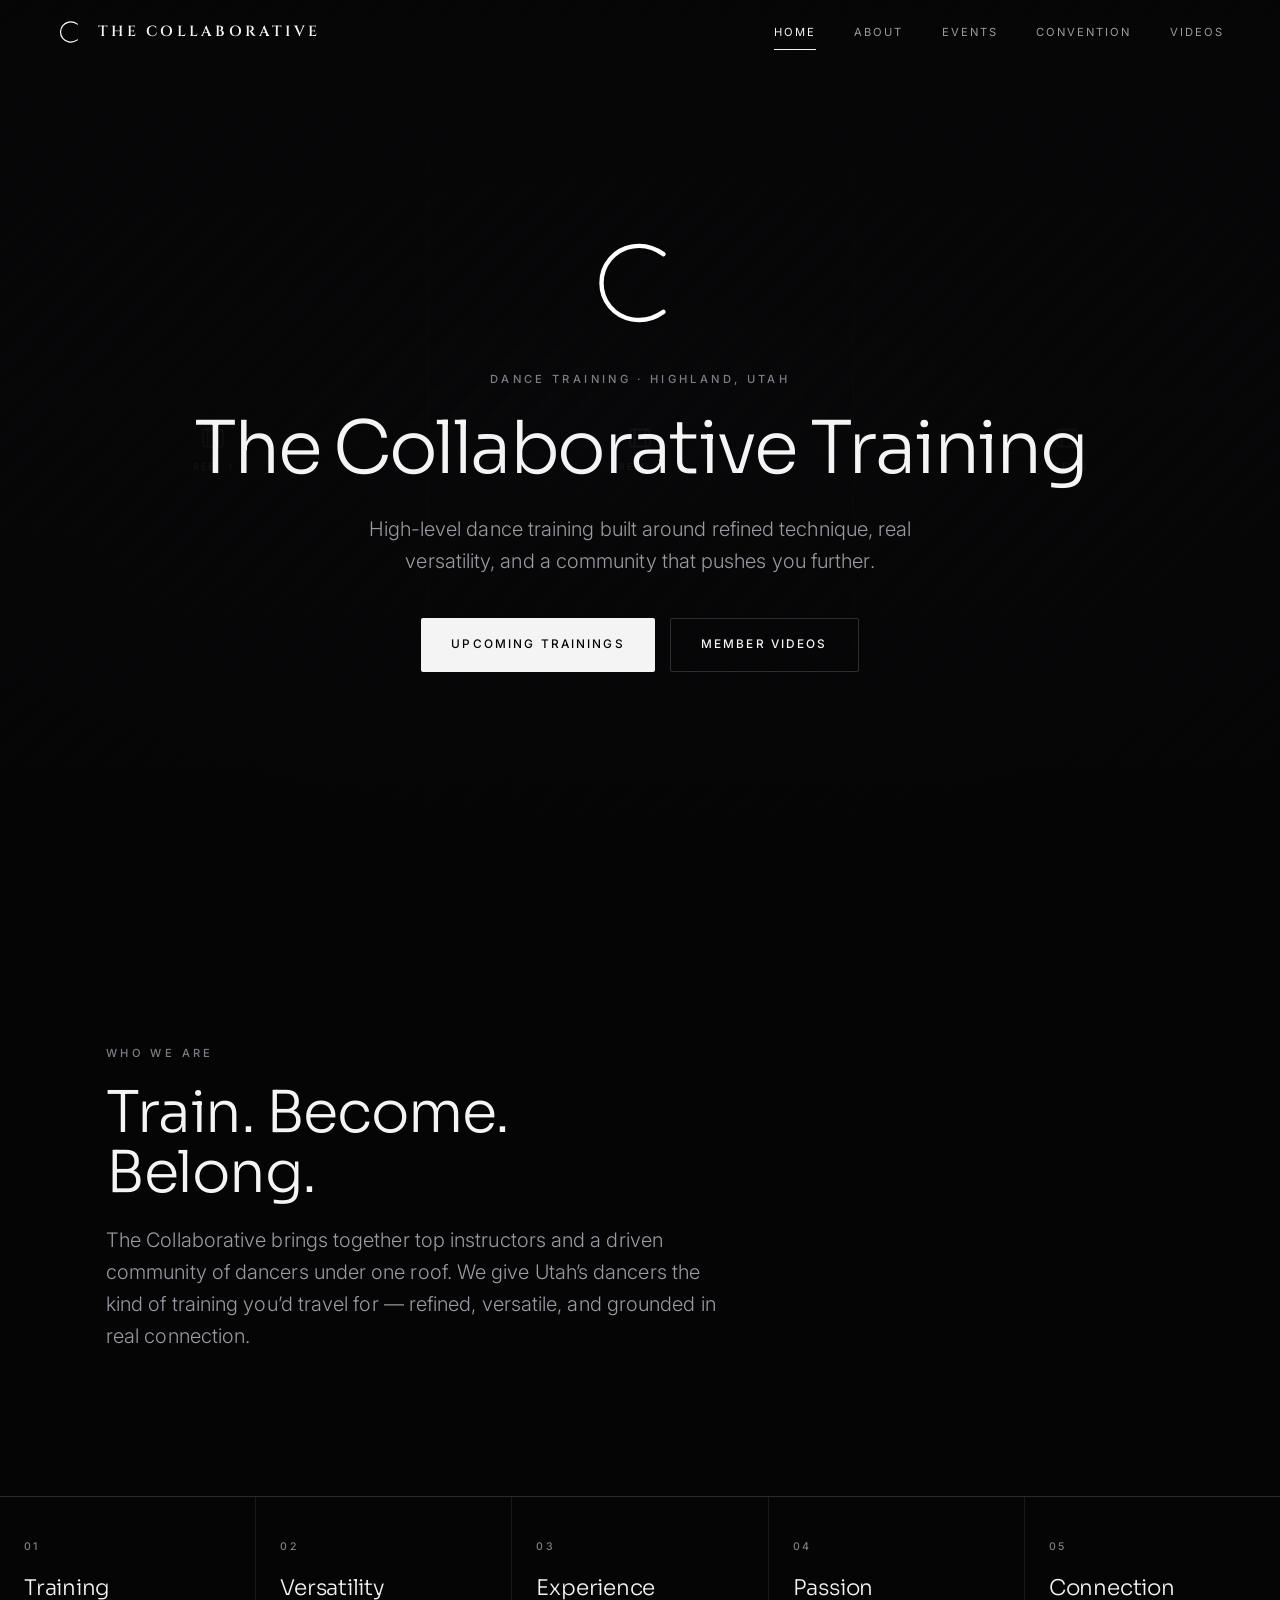
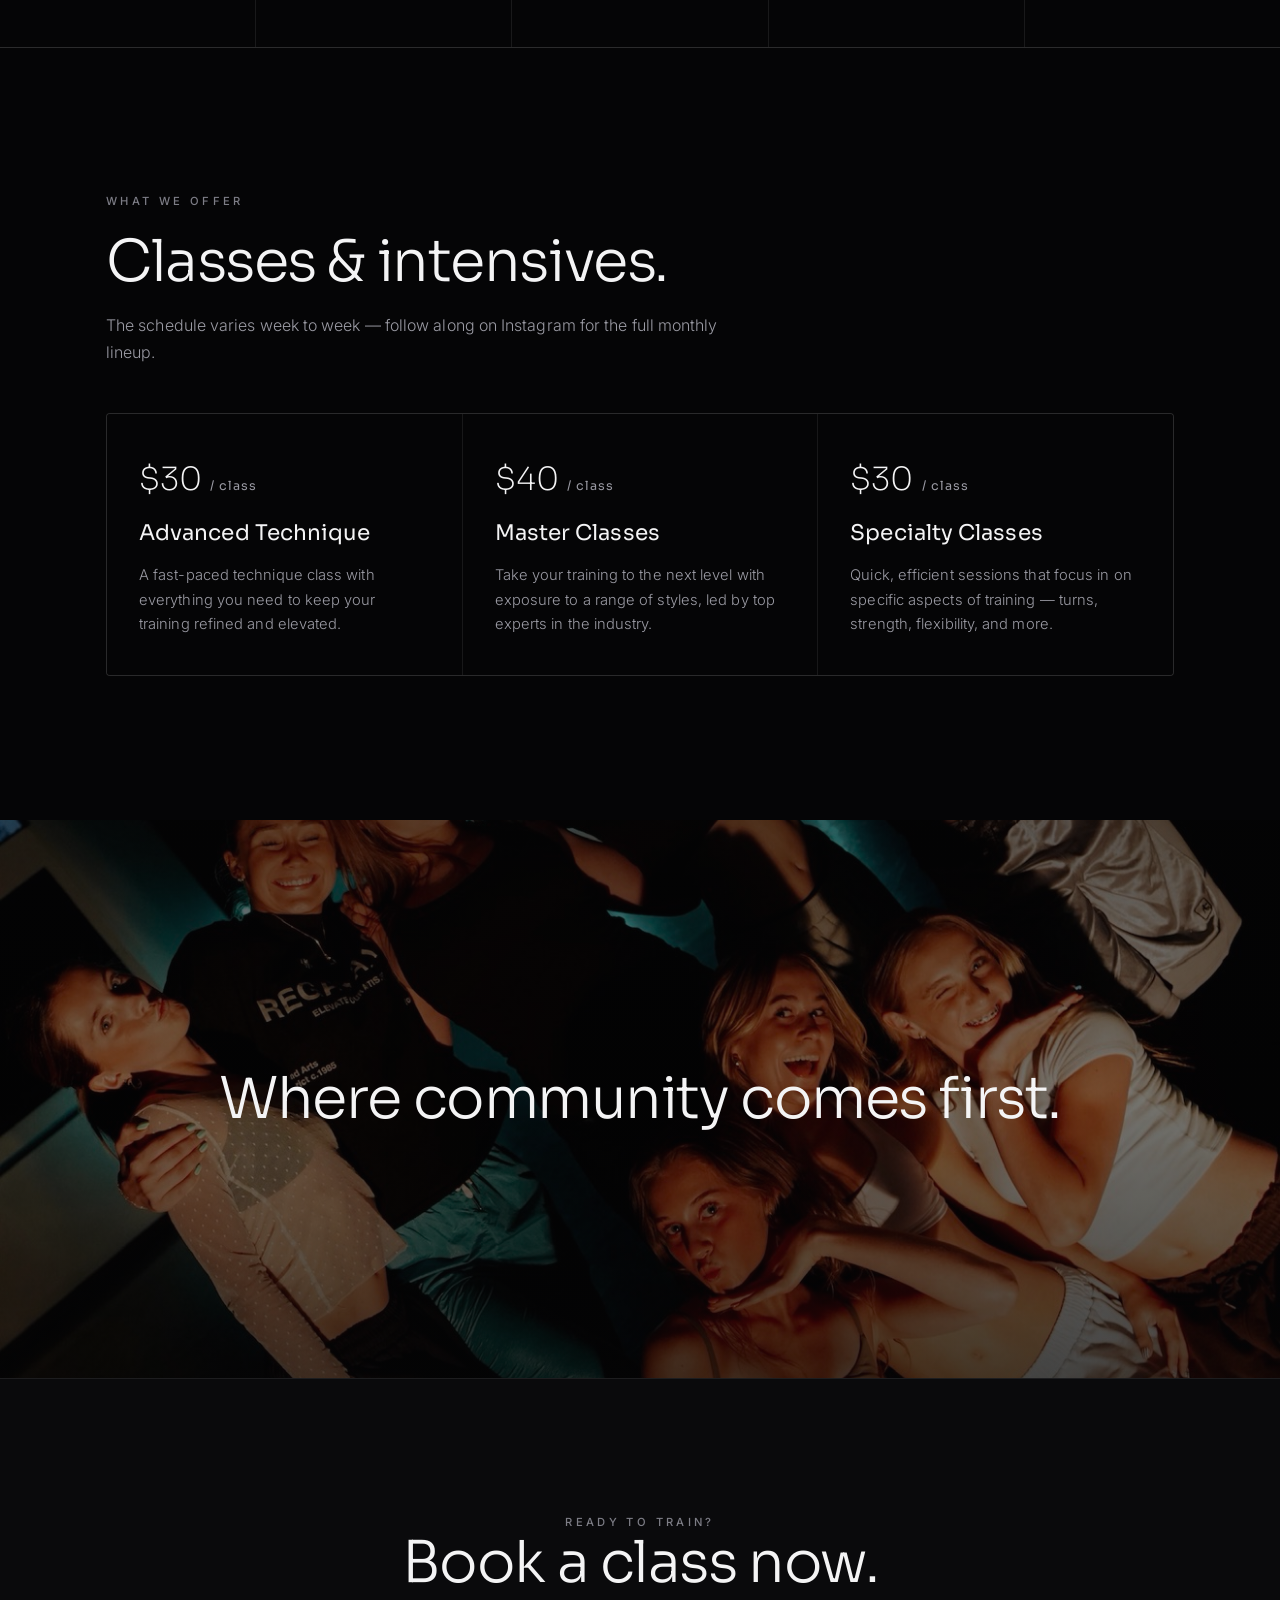
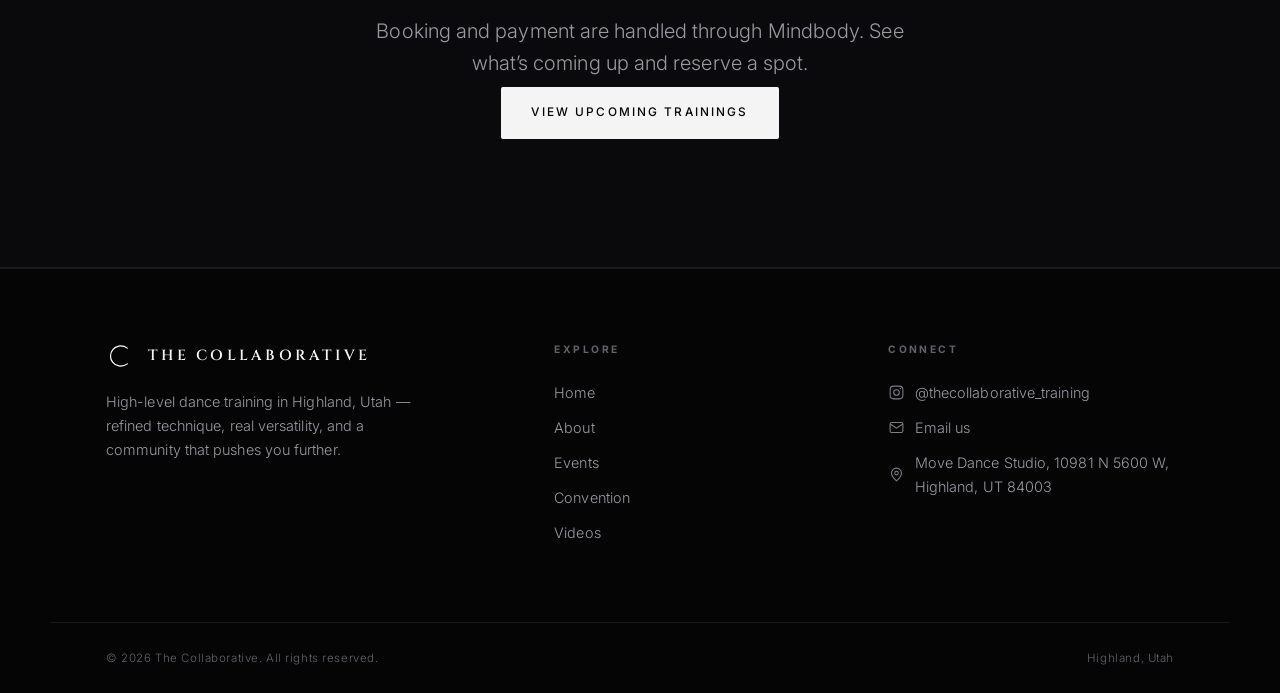
==== index.html @ 2f0d8f7d "Add files via upload" ====
<!DOCTYPE html>
<html lang="en">
<head>
  <meta charset="UTF-8" />
  <meta name="viewport" content="width=device-width, initial-scale=1.0" />
  <title>The Collaborative — Dance Training · Highland, Utah</title>
  <meta name="description" content="The Collaborative is high-level dance training in Highland, Utah — refined technique, master classes, and specialty intensives led by industry experts." />
  <link rel="icon" type="image/svg+xml" href="assets/logo-mark.svg" />
  <link rel="stylesheet" href="css/styles.css" />
</head>
<body data-page="home">
  <div id="site-header"></div>

  <!-- ============================ HERO: WALL OF REELS ============================
       Your banner = up to 3 reels side-by-side, cropped to fill, dark overlay,
       logo on top. Drop your files at assets/reel-1.mp4 / reel-2.mp4 / reel-3.mp4
       (vertical reels work best). Until then, styled placeholders show.
       Delete the "Add reel" tags once your videos are in.
  -->
  <section class="hero">
    <div class="hero__reels" aria-hidden="true">
      <div class="reel">
        <div class="reel-ph">
          <svg viewBox="0 0 24 24" fill="none" stroke="currentColor" stroke-width="1.5"><rect x="3" y="4" width="18" height="16" rx="2"/><path d="M7 4v16M17 4v16"/></svg>
          <span>Reel 1</span>
        </div>
        <video autoplay muted loop playsinline><source src="assets/reel-1.mp4" type="video/mp4" /></video>
      </div>
      <div class="reel">
        <div class="reel-ph">
          <svg viewBox="0 0 24 24" fill="none" stroke="currentColor" stroke-width="1.5"><rect x="3" y="4" width="18" height="16" rx="2"/><path d="M7 4v16M17 4v16"/></svg>
          <span>Reel 2</span>
        </div>
        <video autoplay muted loop playsinline><source src="assets/reel-2.mp4" type="video/mp4" /></video>
      </div>
      <div class="reel">
        <div class="reel-ph">
          <svg viewBox="0 0 24 24" fill="none" stroke="currentColor" stroke-width="1.5"><rect x="3" y="4" width="18" height="16" rx="2"/><path d="M7 4v16M17 4v16"/></svg>
          <span>Reel 3</span>
        </div>
        <video autoplay muted loop playsinline><source src="assets/reel-3.mp4" type="video/mp4" /></video>
      </div>
    </div>
    <div class="hero__scrim"></div>

    <div class="hero__inner">
      <img class="hero__logo" src="assets/logo-mark.svg" alt="The Collaborative" />
      <span class="eyebrow">Dance Training · Highland, Utah</span>
      <h1 class="display">The Collaborative Training</h1>
      <p class="lead">High-level dance training built around refined technique, real versatility, and a community that pushes you further.</p>
      <div class="hero__cta">
        <a class="btn btn--solid" href="events.html">Upcoming Trainings</a>
        <a class="btn btn--ghost" href="videos.html">Member Videos</a>
      </div>
    </div>
  </section>

  <!-- ============================ INTRO ============================ -->
  <section class="section">
    <div class="wrap">
      <div class="intro reveal">
        <span class="eyebrow">Who we are</span>
        <h2 class="display">Train. Become. Belong.</h2>
        <p class="lead">The Collaborative brings together top instructors and a driven community of dancers under one roof. We give Utah’s dancers the kind of training you’d travel for — refined, versatile, and grounded in real connection.</p>
      </div>
    </div>
  </section>

  <!-- ============================ VALUES ============================ -->
  <ul class="values reveal">
    <li><span class="num">01</span><span class="word">Training</span></li>
    <li><span class="num">02</span><span class="word">Versatility</span></li>
    <li><span class="num">03</span><span class="word">Experience</span></li>
    <li><span class="num">04</span><span class="word">Passion</span></li>
    <li><span class="num">05</span><span class="word">Connection</span></li>
  </ul>

  <!-- ============================ CLASSES ============================ -->
  <section class="section">
    <div class="wrap">
      <div class="intro reveal" style="margin-bottom:3rem">
        <span class="eyebrow">What we offer</span>
        <h2 class="display">Classes &amp; intensives.</h2>
        <p class="muted">The schedule varies week to week — follow along on Instagram for the full monthly lineup.</p>
      </div>

      <div class="cards cards--3 reveal">
        <article class="card">
          <div class="card__price">$30 <small>/ class</small></div>
          <h3>Advanced Technique</h3>
          <p>A fast-paced technique class with everything you need to keep your training refined and elevated.</p>
        </article>
        <article class="card">
          <div class="card__price">$40 <small>/ class</small></div>
          <h3>Master Classes</h3>
          <p>Take your training to the next level with exposure to a range of styles, led by top experts in the industry.</p>
        </article>
        <article class="card">
          <div class="card__price">$30 <small>/ class</small></div>
          <h3>Specialty Classes</h3>
          <p>Quick, efficient sessions that focus in on specific aspects of training — turns, strength, flexibility, and more.</p>
        </article>
      </div>
    </div>
  </section>

  <!-- ============================ STATEMENT (full-bleed photo) ============================ -->
  <section class="photoband">
    <img src="assets/photos/group.jpg" alt="Dancers at The Collaborative" loading="lazy" />
    <div class="photoband__scrim"></div>
    <div class="photoband__inner reveal">
      <h2 class="display statement">Where community comes first.</h2>
    </div>
  </section>

  <!-- ============================ CTA BAND ============================ -->
  <section class="band">
    <div class="wrap reveal">
      <span class="eyebrow">Ready to train?</span>
      <h2 class="display">Book a class now.</h2>
      <p class="lead" style="max-width:44ch;margin-inline:auto">Booking and payment are handled through Mindbody. See what’s coming up and reserve a spot.</p>
      <a class="btn btn--gold" href="events.html">View Upcoming Trainings</a>
    </div>
  </section>

  <div id="site-footer"></div>
  <script src="js/main.js"></script>
</body>
</html>
---- css/styles.css ----
/* ============================================================
   THE COLLABORATIVE — monochrome · modern · moody
   Self-contained. No build step. Mobile-first.
   Deep black · off-white · silver-grey. No color accent.
   ============================================================ */

@import url('https://fonts.googleapis.com/css2?family=Cinzel:wght@500;600&family=Sora:wght@200;300;400;500;600&family=Inter:wght@300;400;500&display=swap');

/* ---- Design tokens ---- */
:root {
  --bg:        #050506;
  --bg-2:      #0a0a0c;
  --surface:   rgba(255, 255, 255, 0.028);
  --surface-2: rgba(255, 255, 255, 0.055);
  --line:      rgba(255, 255, 255, 0.08);
  --line-2:    rgba(255, 255, 255, 0.16);

  --text:      #f4f4f5;   /* off-white */
  --muted:     #9a9aa3;   /* cool grey */
  --faint:     #62626b;

  --accent:    #e9e9ec;   /* silver — the "accent" is just light */
  --accent-dim:#7d7d86;
  --gold:      var(--accent); /* legacy alias so older markup keeps working */

  --maxw:      1180px;
  --gutter:    clamp(1.25rem, 5vw, 3.5rem);
  --radius:    4px;

  --ff-display: 'Sora', system-ui, sans-serif;
  --ff-body:    'Inter', system-ui, -apple-system, sans-serif;
  --ff-logo:    'Cinzel', Georgia, serif;

  --ease: cubic-bezier(0.16, 1, 0.3, 1);
}

/* ---- Reset ---- */
*, *::before, *::after { box-sizing: border-box; margin: 0; padding: 0; }
html { scroll-behavior: smooth; -webkit-text-size-adjust: 100%; }
body {
  font-family: var(--ff-body);
  background: var(--bg);
  color: var(--text);
  line-height: 1.65;
  font-weight: 300;
  letter-spacing: 0.005em;
  overflow-x: hidden;
  -webkit-font-smoothing: antialiased;
}
img, svg, video { display: block; max-width: 100%; }
a { color: inherit; text-decoration: none; }
button { font-family: inherit; cursor: pointer; border: 0; background: none; color: inherit; }
ul { list-style: none; }

/* subtle vignette over the whole page */
body::after {
  content: ''; position: fixed; inset: 0; pointer-events: none; z-index: 1;
  background: radial-gradient(120% 90% at 50% 120%, rgba(0,0,0,0.5), transparent 55%);
}

/* ---- Typography ---- */
.display {
  font-family: var(--ff-display);
  font-weight: 300;
  line-height: 1.04;
  letter-spacing: -0.025em;
}
h1.display { font-size: clamp(2.6rem, 9vw, 6rem); }
h2.display { font-size: clamp(2rem, 6vw, 3.6rem); }
h3.display { font-size: clamp(1.4rem, 4vw, 2.1rem); }

.eyebrow {
  font-family: var(--ff-body);
  font-size: 0.7rem; font-weight: 500;
  letter-spacing: 0.3em; text-transform: uppercase;
  color: var(--accent-dim);
}
.lead { font-size: clamp(1.02rem, 2.2vw, 1.25rem); color: var(--muted); font-weight: 300; line-height: 1.6; }
.muted { color: var(--muted); }

/* ---- Layout helpers ---- */
.wrap { width: 100%; max-width: var(--maxw); margin-inline: auto; padding-inline: var(--gutter); }
.section { padding-block: clamp(4.5rem, 13vw, 9rem); position: relative; z-index: 2; }
.section--tight { padding-block: clamp(3rem, 8vw, 5rem); }
.stack > * + * { margin-top: 1.1rem; }
.center { text-align: center; }
.divider { height: 1px; background: var(--line); border: 0; }

/* ---- Buttons ---- */
.btn {
  display: inline-flex; align-items: center; gap: 0.6rem;
  padding: 1rem 1.9rem;
  font-size: 0.74rem; font-weight: 500;
  letter-spacing: 0.18em; text-transform: uppercase;
  border-radius: 2px;
  transition: all 0.45s var(--ease);
  white-space: nowrap;
}
.btn--solid,
.btn--gold { background: var(--text); color: #050506; }
.btn--solid:hover,
.btn--gold:hover { background: #fff; transform: translateY(-2px); }
.btn--ghost { border: 1px solid var(--line-2); color: var(--text); }
.btn--ghost:hover { border-color: var(--text); transform: translateY(-2px); }
.btn svg { width: 1em; height: 1em; }

/* ============================================================
   HEADER — persistent top nav (no hamburger)
   ============================================================ */
.site-header {
  position: fixed; top: 0; left: 0; right: 0; z-index: 50;
  display: flex; align-items: center; justify-content: space-between; gap: 1rem;
  padding: 1.05rem var(--gutter);
  transition: background 0.4s var(--ease), backdrop-filter 0.4s var(--ease), border-color 0.4s var(--ease), padding 0.4s var(--ease);
  border-bottom: 1px solid transparent;
}
.site-header.scrolled {
  background: rgba(5,5,6,0.72);
  backdrop-filter: blur(16px) saturate(120%);
  -webkit-backdrop-filter: blur(16px) saturate(120%);
  border-bottom-color: var(--line);
  padding-block: 0.7rem;
}
.brand { display: inline-flex; align-items: center; gap: 0.65rem; flex: none; }
.brand__mark { width: 30px; height: 30px; flex: none; }
.brand__name {
  font-family: var(--ff-logo);
  font-size: 0.92rem; font-weight: 600;
  letter-spacing: 0.22em; text-transform: uppercase;
  padding-left: 0.12em; white-space: nowrap;
}

.nav { display: flex; align-items: center; gap: clamp(1rem, 3vw, 2.4rem); }
.nav a {
  font-size: 0.7rem; letter-spacing: 0.18em; text-transform: uppercase;
  color: var(--muted); font-weight: 400; position: relative; padding-block: 0.4rem;
  transition: color 0.3s var(--ease);
}
.nav a:hover { color: var(--text); }
.nav a[aria-current="page"] { color: var(--text); }
.nav a[aria-current="page"]::after {
  content: ''; position: absolute; left: 0; right: 0; bottom: -2px;
  height: 1px; background: var(--text);
}

@media (max-width: 620px) {
  .brand__name { display: none; }            /* logo mark only — keep tabs roomy */
  .nav { gap: 0.85rem; overflow-x: auto; scrollbar-width: none; -webkit-overflow-scrolling: touch; }
  .nav::-webkit-scrollbar { display: none; }
  .nav a { font-size: 0.62rem; letter-spacing: 0.1em; white-space: nowrap; }
  .site-header { padding-inline: 1rem; gap: 0.6rem; }
}

/* ============================================================
   HERO — wall of reels + scrim + logo lockup on top
   ============================================================ */
.hero {
  position: relative; min-height: 100svh;
  display: flex; align-items: center; justify-content: center; text-align: center;
  overflow: hidden; z-index: 2;
  background: var(--bg);
}
.hero__reels {
  position: absolute; inset: 0; z-index: 0;
  display: grid; grid-template-columns: repeat(3, 1fr);
}
.reel { position: relative; overflow: hidden; background: #0c0c0f; }
.reel + .reel { border-left: 1px solid rgba(255,255,255,0.05); }
.reel video, .reel img { position: absolute; inset: 0; width: 100%; height: 100%; object-fit: cover; }
.reel .reel-ph {
  position: absolute; inset: 0;
  display: flex; flex-direction: column; align-items: center; justify-content: center; gap: 0.6rem;
  background: repeating-linear-gradient(135deg, rgba(255,255,255,0.015) 0 14px, transparent 14px 28px);
  color: var(--faint);
}
.reel .reel-ph svg { width: 26px; height: 26px; opacity: 0.5; }
.reel .reel-ph span { font-size: 0.56rem; letter-spacing: 0.24em; text-transform: uppercase; }

.hero__scrim {
  position: absolute; inset: 0; z-index: 1;
  background:
    radial-gradient(120% 80% at 50% 50%, rgba(5,5,6,0.55), rgba(5,5,6,0.82) 70%, rgba(5,5,6,0.95)),
    linear-gradient(180deg, rgba(5,5,6,0.65) 0%, rgba(5,5,6,0.35) 45%, rgba(5,5,6,0.92) 100%);
}
.hero__inner { position: relative; z-index: 2; padding-inline: var(--gutter); }
.hero__logo { width: clamp(78px, 16vw, 110px); height: auto; margin: 0 auto 2rem; }
.hero__inner .eyebrow { display: block; margin-bottom: 1.4rem; }
.hero h1 { max-width: none; margin-inline: auto; white-space: nowrap; letter-spacing: -0.035em; font-size: clamp(1.35rem, 5.7vw, 5rem); }
.hero .lead { max-width: 48ch; margin: 1.6rem auto 0; }
.hero__cta { margin-top: 2.6rem; display: flex; flex-wrap: wrap; gap: 0.9rem; justify-content: center; }

/* small per-reel marker the user can delete once real video is in */
.reel__tag {
  position: absolute; top: 0.8rem; left: 50%; transform: translateX(-50%); z-index: 3;
  font-size: 0.5rem; letter-spacing: 0.22em; text-transform: uppercase;
  color: var(--accent-dim); border: 1px dashed var(--line-2); border-radius: 999px;
  padding: 0.3rem 0.65rem; background: rgba(0,0,0,0.4); white-space: nowrap;
}

/* ============================================================
   PLACEHOLDERS
   ============================================================ */
.placeholder {
  position: relative;
  display: flex; flex-direction: column; align-items: center; justify-content: center; gap: 0.6rem;
  background: repeating-linear-gradient(135deg, rgba(255,255,255,0.014) 0 14px, transparent 14px 28px), var(--surface);
  border: 1px solid var(--line); border-radius: var(--radius);
  color: var(--faint); text-align: center; padding: 1.5rem; aspect-ratio: 4 / 5;
}
.placeholder svg { width: 28px; height: 28px; opacity: 0.5; }
.placeholder span { font-size: 0.6rem; letter-spacing: 0.22em; text-transform: uppercase; }
.placeholder--wide { aspect-ratio: 16 / 9; }
.placeholder--tall { aspect-ratio: 3 / 4; }

/* ---- Section intro ---- */
.intro { max-width: 62ch; }
.intro .eyebrow { display: block; margin-bottom: 1.3rem; }
.intro h2 { margin-bottom: 1.3rem; }

/* ---- Values ---- */
.values { display: grid; gap: 1px; background: var(--line); border-block: 1px solid var(--line); }
.values li { background: var(--bg); padding: 1.8rem var(--gutter); display: flex; align-items: baseline; gap: 1rem; }
.values .num { font-size: 0.66rem; letter-spacing: 0.22em; color: var(--accent-dim); font-weight: 500; }
.values .word { font-family: var(--ff-display); font-size: 1.35rem; font-weight: 300; letter-spacing: -0.01em; }
@media (min-width: 720px) {
  .values { grid-template-columns: repeat(5, 1fr); }
  .values li { flex-direction: column; gap: 0.9rem; padding: 2.6rem 1.5rem; }
}

/* ---- Cards ---- */
.cards { display: grid; gap: 1px; background: var(--line); border: 1px solid var(--line); border-radius: var(--radius); overflow: hidden; }
@media (min-width: 760px) { .cards--3 { grid-template-columns: repeat(3, 1fr); } .cards--2 { grid-template-columns: repeat(2, 1fr); } }
.card {
  background: var(--bg); padding: 2.4rem 2rem;
  transition: background 0.45s var(--ease);
}
.card:hover { background: var(--surface); }
.card__price { font-family: var(--ff-display); font-size: 2rem; font-weight: 200; color: var(--text); }
.card__price small { font-size: 0.78rem; color: var(--muted); font-weight: 400; letter-spacing: 0.08em; }
.card h3 { margin: 0.6rem 0 0.8rem; font-family: var(--ff-display); font-size: 1.35rem; font-weight: 400; }
.card p { color: var(--muted); font-size: 0.92rem; }

/* ---- Statement ---- */
.statement { text-align: center; max-width: 24ch; margin-inline: auto; }

/* ---- Full-bleed photo band ---- */
.photoband {
  position: relative; z-index: 2; overflow: hidden;
  min-height: clamp(380px, 62vh, 640px);
  display: flex; align-items: center; justify-content: center; text-align: center;
}
.photoband img { position: absolute; inset: 0; width: 100%; height: 100%; object-fit: cover; object-position: center 50%; }
.photoband__scrim {
  position: absolute; inset: 0;
  background: linear-gradient(180deg, rgba(5,5,6,0.62), rgba(5,5,6,0.5) 50%, rgba(5,5,6,0.72));
}
.photoband__inner { position: relative; z-index: 2; padding-inline: var(--gutter); }

/* ============================================================
   COLLEGIATE CONVENTION
   ============================================================ */
.facts {
  display: grid; grid-template-columns: repeat(2, 1fr); gap: 1px;
  background: var(--line); border: 1px solid var(--line);
  border-radius: var(--radius); overflow: hidden; margin-top: 3rem;
}
@media (min-width: 760px) { .facts { grid-template-columns: repeat(4, 1fr); } }
.fact { background: var(--bg); padding: 1.8rem 1.4rem; text-align: center; display: flex; flex-direction: column; gap: 0.5rem; }
.fact__k { font-size: 0.6rem; letter-spacing: 0.24em; text-transform: uppercase; color: var(--accent-dim); }
.fact__v { font-family: var(--ff-display); font-size: 1.4rem; font-weight: 300; }
.fact__v small { font-size: 0.7rem; color: var(--muted); letter-spacing: 0.06em; }

.colleges { display: grid; gap: 1.2rem; }
@media (min-width: 760px) { .colleges { grid-template-columns: repeat(3, 1fr); } }
.college {
  background: var(--surface); border: 1px solid var(--line); border-radius: var(--radius);
  padding: 2rem; transition: border-color 0.4s var(--ease), transform 0.4s var(--ease);
}
.college:hover { border-color: var(--line-2); transform: translateY(-3px); }
.college__mark {
  width: 92px; height: 92px; margin-bottom: 1.4rem;
  display: grid; place-items: center; padding: 14px;
  background: #ffffff; border-radius: var(--radius);
}
.college__mark img { width: 100%; height: 100%; object-fit: contain; }
.college h3 { font-family: var(--ff-display); font-size: 1.4rem; font-weight: 400; }
.college .loc { font-size: 0.62rem; letter-spacing: 0.2em; text-transform: uppercase; color: var(--accent-dim); margin: 0.35rem 0 0.9rem; }
.college p { color: var(--muted); font-size: 0.9rem; margin-bottom: 1.1rem; }
.college .link { font-size: 0.68rem; letter-spacing: 0.14em; text-transform: uppercase; color: var(--text); border-bottom: 1px solid var(--line-2); padding-bottom: 2px; }
.college .link:hover { color: var(--accent); border-color: var(--accent); }

/* ---- About intro image ---- */
.about-hero { display: grid; gap: 2.5rem; align-items: center; }
@media (min-width: 860px) { .about-hero { grid-template-columns: 1.1fr 0.9fr; gap: 4rem; } }
.about-hero__img { border-radius: var(--radius); overflow: hidden; }
.about-hero__img img { width: 100%; height: 100%; object-fit: cover; aspect-ratio: 3 / 4; }

/* ============================================================
   ABOUT
   ============================================================ */
.founder { display: grid; gap: 2.5rem; align-items: center; }
@media (min-width: 860px) { .founder { grid-template-columns: 0.85fr 1fr; gap: 4.5rem; } }
.founder__photo { max-width: 460px; }
.founder__photo .placeholder { aspect-ratio: 3 / 4; }

.team { display: grid; gap: 2.5rem 1.5rem; }
@media (min-width: 620px) { .team { grid-template-columns: repeat(2, 1fr); } }
@media (min-width: 940px) { .team { grid-template-columns: repeat(3, 1fr); } }
.member__photo .placeholder { aspect-ratio: 4 / 5; margin-bottom: 1.2rem; }
.member h3 { font-family: var(--ff-display); font-size: 1.3rem; font-weight: 400; }
.member .role { font-size: 0.64rem; letter-spacing: 0.22em; text-transform: uppercase; color: var(--accent-dim); margin: 0.35rem 0 0.8rem; }
.member p { color: var(--muted); font-size: 0.9rem; }

/* ============================================================
   EVENTS
   ============================================================ */
.event { display: grid; gap: 1.5rem; border-top: 1px solid var(--line); padding-block: 2.3rem; align-items: center; }
.event:last-child { border-bottom: 1px solid var(--line); }
@media (min-width: 760px) { .event { grid-template-columns: 120px 1fr auto; gap: 2.5rem; } }
.event__date { display: inline-flex; flex-direction: column; align-items: flex-start; font-family: var(--ff-display); }
.event__date .month { font-size: 0.68rem; letter-spacing: 0.26em; text-transform: uppercase; color: var(--accent-dim); font-family: var(--ff-body); font-weight: 500; }
.event__date .day { font-size: 2.8rem; line-height: 1; font-weight: 200; }
.event__date .year { font-size: 0.78rem; color: var(--muted); letter-spacing: 0.08em; }
.event__body h3 { font-family: var(--ff-display); font-size: 1.5rem; font-weight: 400; margin-bottom: 0.4rem; }
.event__body p { color: var(--muted); font-size: 0.92rem; }
.event__meta { display: flex; flex-wrap: wrap; gap: 1.2rem; margin-top: 0.9rem; font-size: 0.76rem; color: var(--faint); letter-spacing: 0.05em; }
.event__meta span { display: inline-flex; align-items: center; gap: 0.45rem; }
.event__meta svg { width: 15px; height: 15px; color: var(--accent-dim); }
.tag {
  display: inline-block; font-size: 0.6rem; letter-spacing: 0.22em; text-transform: uppercase;
  color: var(--accent-dim); border: 1px solid var(--line-2); border-radius: 999px;
  padding: 0.28rem 0.75rem; margin-bottom: 0.9rem;
}

/* ============================================================
   VIDEOS
   ============================================================ */
.gate {
  max-width: 460px; margin-inline: auto; text-align: center;
  background: var(--surface); border: 1px solid var(--line);
  border-radius: var(--radius); padding: clamp(2rem, 6vw, 3.4rem);
}
.gate__lock { width: 54px; height: 54px; margin: 0 auto 1.5rem; display: grid; place-items: center; border: 1px solid var(--line-2); border-radius: 50%; color: var(--text); }
.gate__lock svg { width: 22px; height: 22px; }
.gate h2 { font-family: var(--ff-display); font-size: 1.8rem; font-weight: 400; margin-bottom: 0.6rem; }
.gate p { color: var(--muted); font-size: 0.9rem; margin-bottom: 1.7rem; }
.gate form { display: grid; gap: 0.85rem; text-align: left; }
.field label { font-size: 0.62rem; letter-spacing: 0.22em; text-transform: uppercase; color: var(--muted); display: block; margin-bottom: 0.45rem; }
.field input {
  width: 100%; padding: 0.95rem 1rem;
  background: var(--bg-2); border: 1px solid var(--line-2); border-radius: 3px;
  color: var(--text); font-family: inherit; font-size: 0.95rem; letter-spacing: 0.03em;
  transition: border-color 0.3s var(--ease);
}
.field input:focus { outline: none; border-color: var(--text); }
.gate .btn { width: 100%; justify-content: center; margin-top: 0.5rem; }
.gate__error { color: #e08a7d; font-size: 0.82rem; min-height: 1.2em; }
.gate__note { margin-top: 1.5rem; font-size: 0.78rem; color: var(--faint); }
.gate__note a { color: var(--text); text-decoration: underline; text-underline-offset: 3px; }

.library { display: none; }
.library.is-open { display: block; }
.library__head { display: flex; flex-wrap: wrap; align-items: center; justify-content: space-between; gap: 1rem; margin-bottom: 2.6rem; }
.library__head .lock-state { font-size: 0.7rem; letter-spacing: 0.16em; text-transform: uppercase; color: var(--accent-dim); display: inline-flex; align-items: center; gap: 0.5rem; }
.library__head .lock-state svg { width: 15px; height: 15px; }
.btn-link { font-size: 0.7rem; letter-spacing: 0.14em; text-transform: uppercase; color: var(--muted); border-bottom: 1px solid var(--line-2); padding-bottom: 2px; }
.btn-link:hover { color: var(--text); border-color: var(--text); }

.weeks { display: grid; gap: 1.5rem; }
@media (min-width: 720px) { .weeks { grid-template-columns: repeat(2, 1fr); } }
@media (min-width: 1000px) { .weeks { grid-template-columns: repeat(3, 1fr); } }
.video-card { background: var(--surface); border: 1px solid var(--line); border-radius: var(--radius); overflow: hidden; transition: border-color 0.45s var(--ease), transform 0.45s var(--ease); }
.video-card:hover { border-color: var(--line-2); transform: translateY(-3px); }
.video-card__thumb { position: relative; aspect-ratio: 16 / 9; }
.video-card__thumb .placeholder { border: 0; border-radius: 0; aspect-ratio: 16/9; height: 100%; }
.video-card__thumb iframe { width: 100%; height: 100%; border: 0; }
.video-card__play { position: absolute; inset: 0; display: grid; place-items: center; background: rgba(0,0,0,0.25); color: var(--text); }
.video-card__play svg { width: 44px; height: 44px; opacity: 0.85; }
.video-card__body { padding: 1.2rem 1.3rem 1.5rem; }
.video-card__week { font-size: 0.62rem; letter-spacing: 0.22em; text-transform: uppercase; color: var(--accent-dim); }
.video-card__body h3 { font-family: var(--ff-display); font-size: 1.2rem; font-weight: 400; margin: 0.35rem 0; }
.video-card__body p { color: var(--muted); font-size: 0.84rem; }

/* ============================================================
   CTA BAND
   ============================================================ */
.band { position: relative; z-index: 2; text-align: center; padding-block: clamp(4.5rem, 13vw, 8rem); background: var(--bg-2); border-block: 1px solid var(--line); }
.band h2 { margin-bottom: 1.4rem; }
.band .btn { margin-top: 0.5rem; }

/* photo-wall variant (behind a CTA band) */
.band--photos { overflow: hidden; }
.band--photos .band__inner { position: relative; z-index: 2; }
.band__wall { position: absolute; inset: 0; z-index: 0; display: grid; grid-template-columns: repeat(2, 1fr); }
@media (min-width: 760px) { .band__wall { grid-template-columns: repeat(4, 1fr); } }
.band__wall img { width: 100%; height: 100%; object-fit: cover; }
.band__scrim { position: absolute; inset: 0; z-index: 1; background: linear-gradient(180deg, rgba(5,5,6,0.8), rgba(5,5,6,0.7) 50%, rgba(5,5,6,0.85)); }

/* ---- Inverted "Submit your solo" band (white, to stand out) ---- */
.solo {
  position: relative; z-index: 2; text-align: center;
  background: #f4f4f5; color: #0a0a0c;
  padding-block: clamp(4.5rem, 13vw, 8rem);
  border-block: 1px solid var(--line);
}
.solo .eyebrow { color: #6a6a72; }
.solo .display { color: #0a0a0c; margin-bottom: 1.2rem; }
.solo .lead { color: #3a3a40; max-width: 52ch; }
.solo .btn { margin-top: 2rem; }
.solo__note { color: #6a6a72; font-size: 0.78rem; margin-top: 1rem; }
/* solo requirements list */
.solo-reqs { list-style: none; max-width: 46ch; margin: 1.6rem auto 0; text-align: left; display: grid; gap: 0.6rem; }
.solo-reqs li { position: relative; padding-left: 1.4rem; color: #3a3a40; font-size: 0.95rem; }
.solo-reqs li::before { content: ''; position: absolute; left: 2px; top: 0.62em; width: 6px; height: 6px; border-radius: 50%; background: #0a0a0c; }
.solo-reqs strong { color: #0a0a0c; font-weight: 500; }
/* upload-preview affordance (opens the Google Form) */
.uploader {
  display: flex; flex-direction: column; align-items: center; gap: 0.35rem;
  max-width: 420px; margin: 2rem auto 0; padding: 2.2rem 1.5rem;
  border: 2px dashed #c4c4cc; border-radius: 18px; background: #fff; color: #0a0a0c;
  transition: border-color 0.35s var(--ease), background 0.35s var(--ease), transform 0.35s var(--ease), box-shadow 0.35s var(--ease);
}
.uploader:hover { border-color: #0a0a0c; background: #fafafa; transform: translateY(-3px); box-shadow: 0 22px 50px -28px rgba(0,0,0,0.5); }
.uploader__icon { width: 56px; height: 56px; display: grid; place-items: center; border-radius: 50%; background: #0a0a0c; color: #fff; margin-bottom: 0.5rem; transition: transform 0.35s var(--ease); }
.uploader:hover .uploader__icon { transform: translateY(-2px); }
.uploader__icon svg { width: 26px; height: 26px; }
.uploader__title { font-family: var(--ff-display); font-size: 1.12rem; }
.uploader__hint { font-size: 0.66rem; letter-spacing: 0.16em; text-transform: uppercase; color: #6a6a72; }
/* dark button for use on light backgrounds */
.btn--dark { background: #0a0a0c; color: #f4f4f5; }
.btn--dark:hover { background: #000; transform: translateY(-2px); }

/* full-page "coming soon" overlay (Videos page) */
.coming-soon {
  position: fixed; inset: 0; z-index: 9999;
  display: grid; place-items: center; text-align: center; padding: 2rem;
  background: rgba(5, 5, 6, 0.8);
  -webkit-backdrop-filter: blur(9px); backdrop-filter: blur(9px);
}
.coming-soon .eyebrow { display: block; margin-bottom: 1.1rem; color: var(--accent-dim); }
.coming-soon .display { font-size: clamp(2.6rem, 9vw, 5rem); margin-bottom: 1.1rem; }
.coming-soon p { color: var(--muted); max-width: 42ch; margin-inline: auto; }

/* contained white "window" card (e.g. convention plug on Events) */
.solo-card {
  background: #f4f4f5; color: #0a0a0c;
  max-width: 720px; margin-inline: auto; text-align: center;
  border-radius: 26px;
  padding: clamp(2.2rem, 5vw, 3.4rem) clamp(1.6rem, 5vw, 3rem);
  box-shadow: 0 30px 80px -32px rgba(0, 0, 0, 0.65);
  transition: transform 0.45s var(--ease), box-shadow 0.45s var(--ease), background 0.45s var(--ease);
}
.solo-card:hover {
  transform: translateY(-6px);
  background: #ffffff;
  box-shadow: 0 42px 100px -30px rgba(0, 0, 0, 0.72);
}
.solo-card .eyebrow { color: #6a6a72; }
.solo-card .display { color: #0a0a0c; }
.solo-card .lead { color: #3a3a40; max-width: 52ch; margin-inline: auto; }
.solo-card .btn { margin-top: 1.4rem; }

/* ============================================================
   FOOTER
   ============================================================ */
.site-footer { position: relative; z-index: 2; background: var(--bg); border-top: 1px solid var(--line); }
.footer-grid { display: grid; gap: 2.5rem; padding-block: clamp(3rem, 8vw, 4.5rem); }
@media (min-width: 760px) { .footer-grid { grid-template-columns: 1.4fr 1fr 1fr; gap: 3rem; } }
.footer-brand .brand { margin-bottom: 1.2rem; }
.footer-brand .brand__name { display: inline; }
.footer-brand p { color: var(--muted); font-size: 0.9rem; max-width: 34ch; }
.footer-col h4 { font-size: 0.64rem; letter-spacing: 0.24em; text-transform: uppercase; color: var(--faint); margin-bottom: 1.1rem; }
.footer-col a, .footer-col p { display: flex; align-items: center; gap: 0.6rem; color: var(--muted); font-size: 0.9rem; padding-block: 0.35rem; }
.footer-col a:hover { color: var(--text); }
.footer-col svg { width: 17px; height: 17px; color: var(--accent-dim); flex: none; }
.footer-bottom { border-top: 1px solid var(--line); padding-block: 1.6rem; display: flex; flex-wrap: wrap; justify-content: space-between; gap: 0.8rem; font-size: 0.72rem; color: var(--faint); letter-spacing: 0.05em; }

/* ---- reveal-on-scroll ---- */
.reveal { opacity: 0; transform: translateY(22px); transition: opacity 0.9s var(--ease), transform 0.9s var(--ease); }
.reveal.in { opacity: 1; transform: none; }
@media (prefers-reduced-motion: reduce) {
  .reveal { opacity: 1; transform: none; transition: none; }
  html { scroll-behavior: auto; }
}
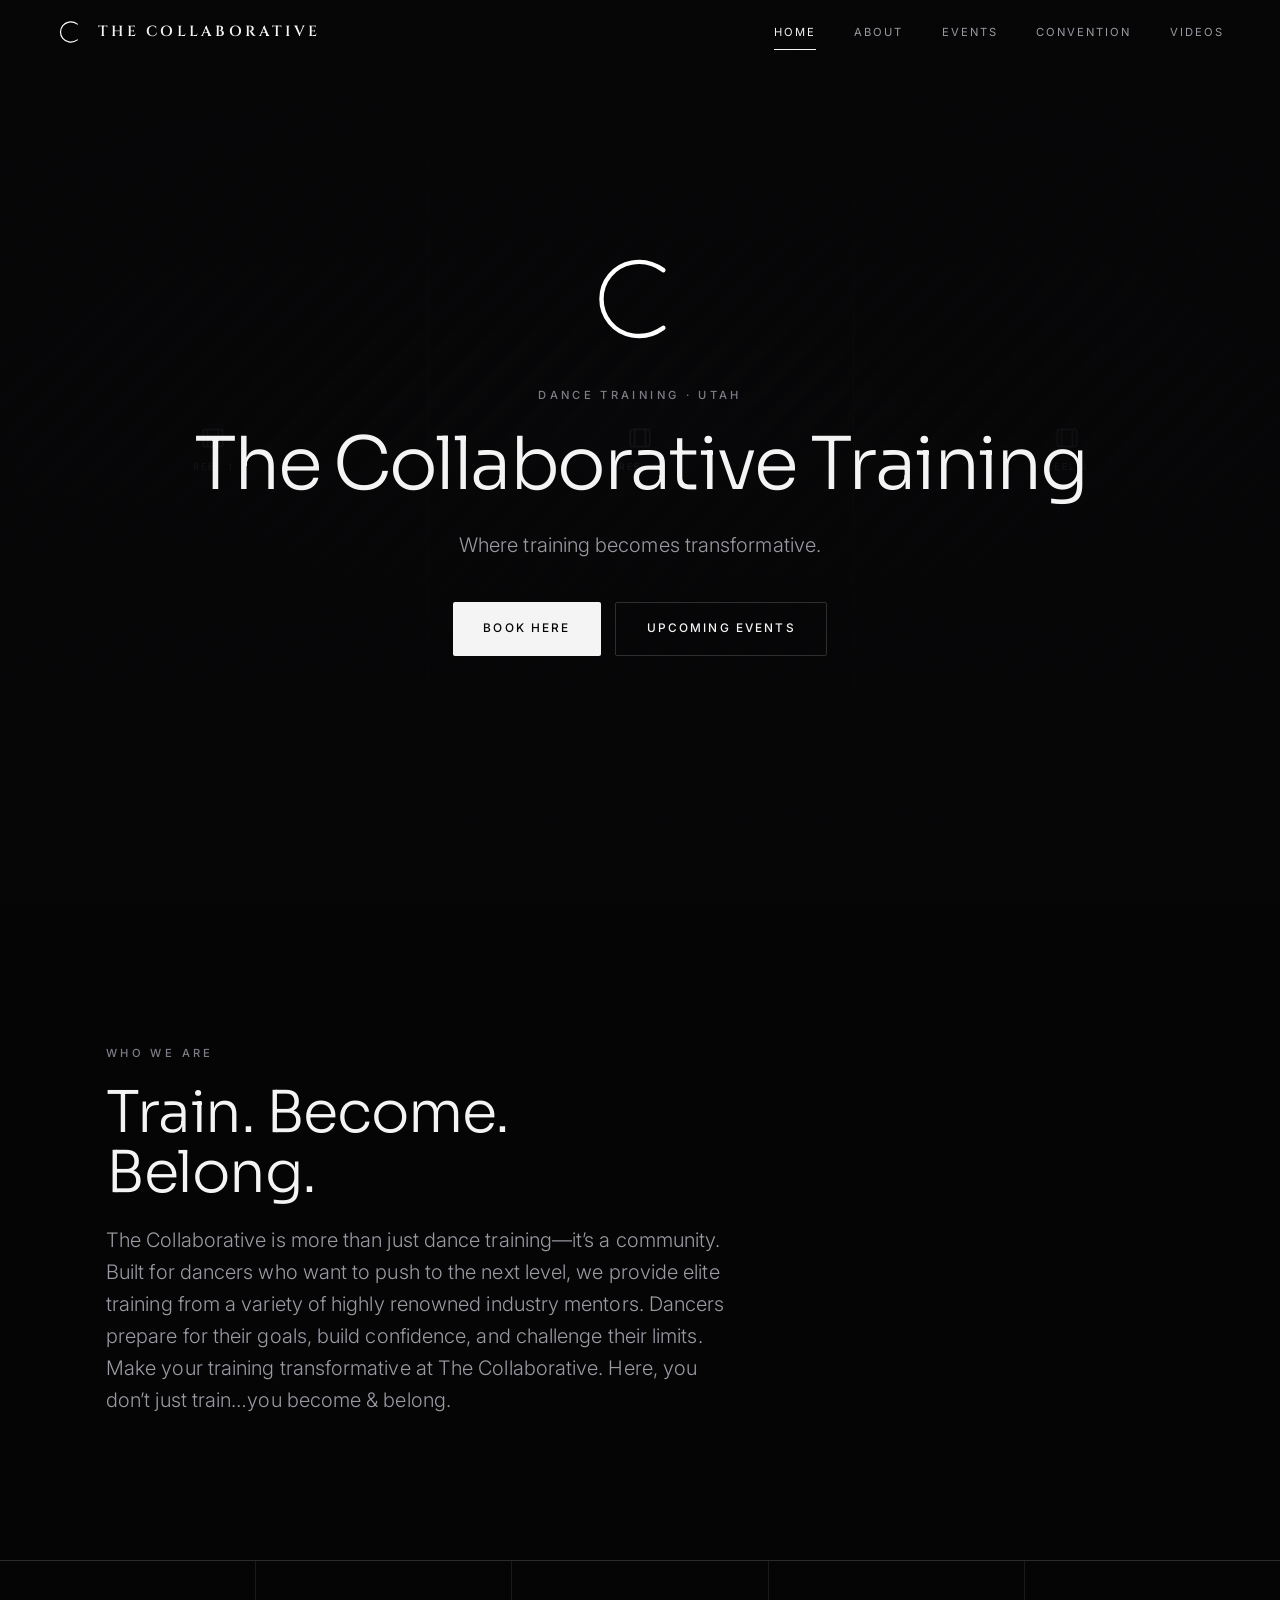
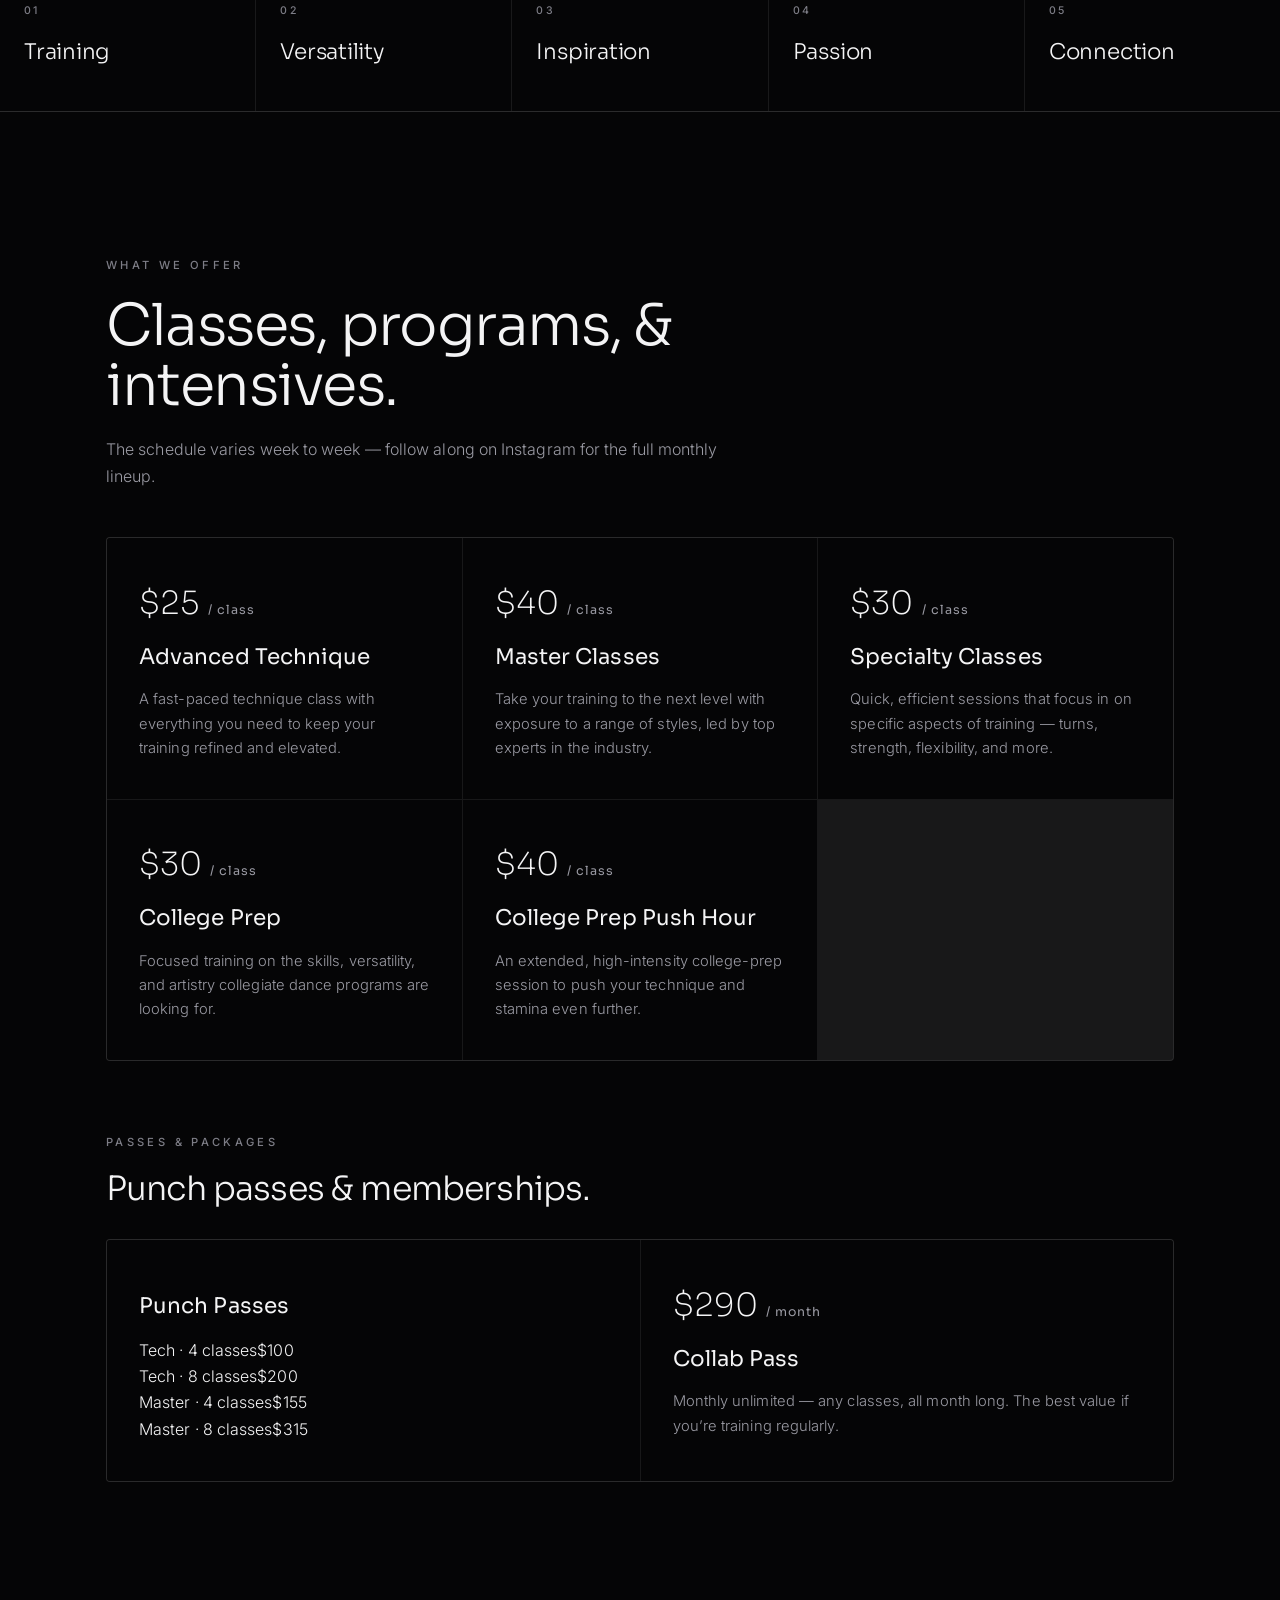
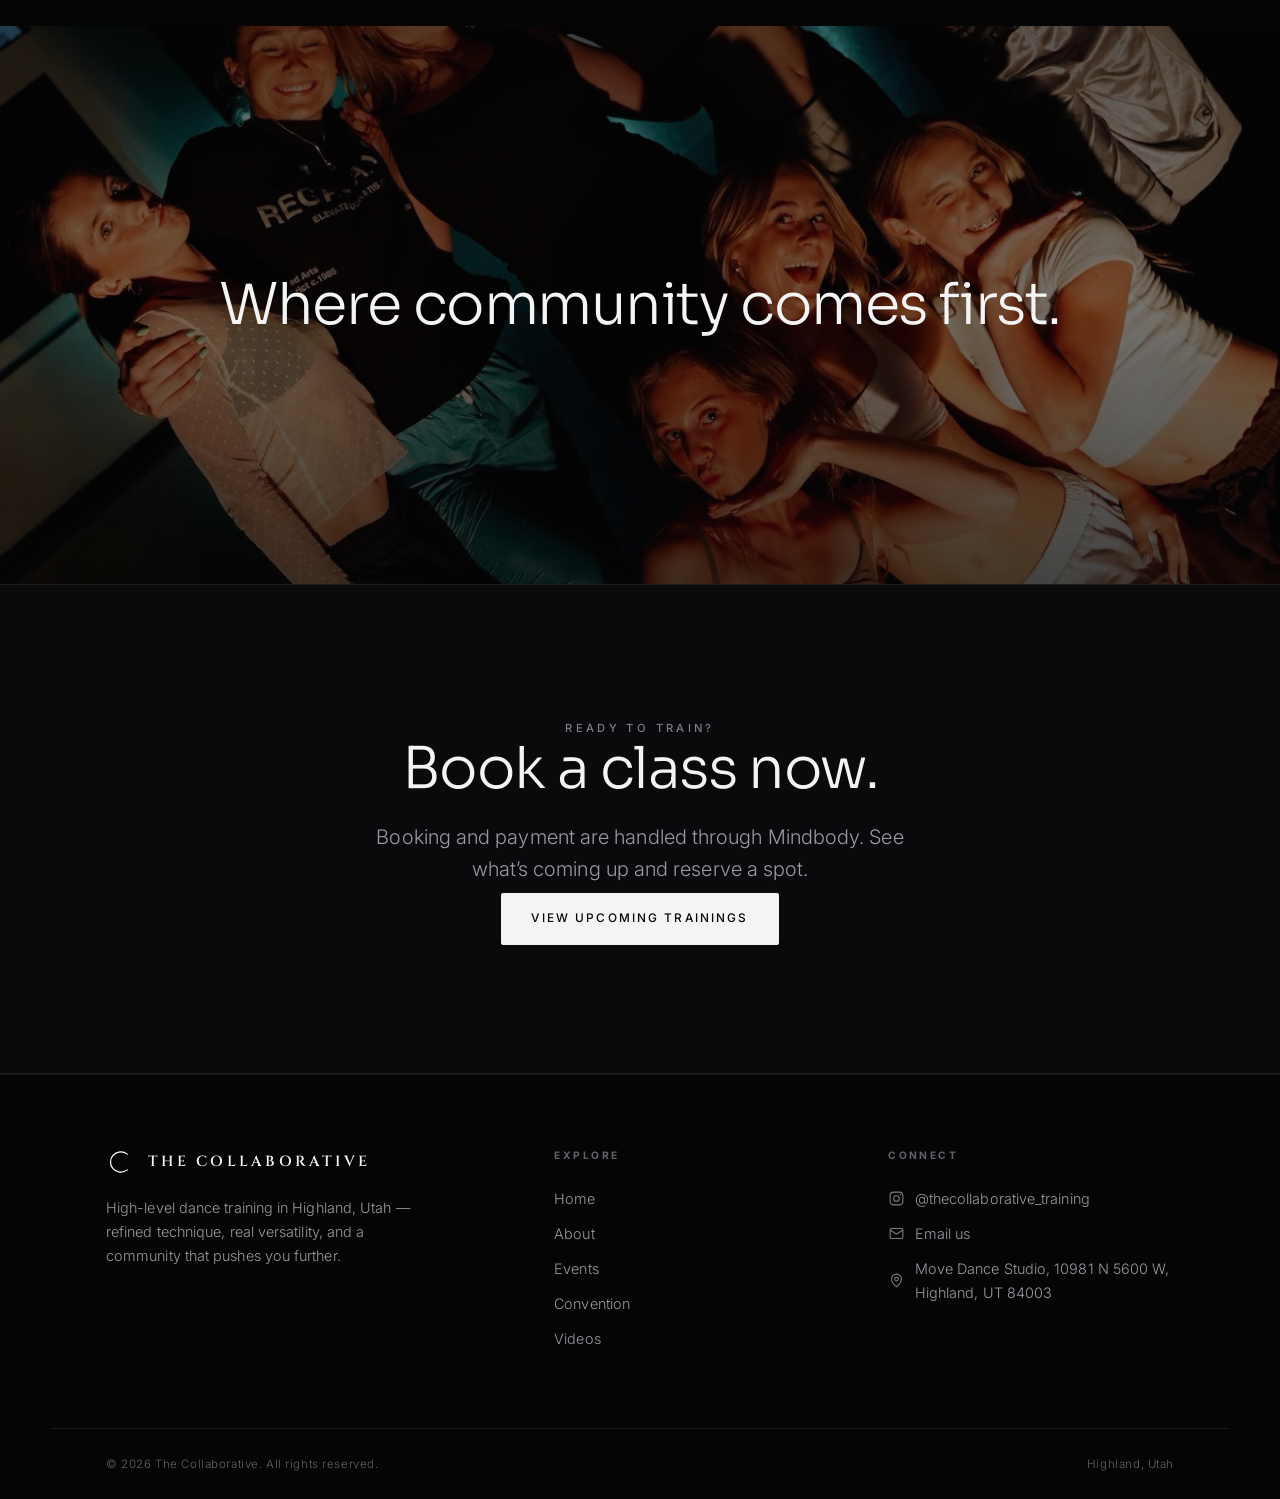
==== commit f1db884d: "Update index.html" ====
--- a/index.html
+++ b/index.html
@@ -3,8 +3,8 @@
 <head>
   <meta charset="UTF-8" />
   <meta name="viewport" content="width=device-width, initial-scale=1.0" />
-  <title>The Collaborative — Dance Training · Highland, Utah</title>
-  <meta name="description" content="The Collaborative is high-level dance training in Highland, Utah — refined technique, master classes, and specialty intensives led by industry experts." />
+  <title>The Collaborative — Dance Training · Utah</title>
+  <meta name="description" content="The Collaborative is high-level dance training in Utah — refined technique, master classes, and specialty intensives led by industry experts." />
   <link rel="icon" type="image/svg+xml" href="assets/logo-mark.svg" />
   <link rel="stylesheet" href="css/styles.css" />
 </head>
@@ -45,12 +45,12 @@
 
     <div class="hero__inner">
       <img class="hero__logo" src="assets/logo-mark.svg" alt="The Collaborative" />
-      <span class="eyebrow">Dance Training · Highland, Utah</span>
+      <span class="eyebrow">Dance Training · Utah</span>
       <h1 class="display">The Collaborative Training</h1>
-      <p class="lead">High-level dance training built around refined technique, real versatility, and a community that pushes you further.</p>
+      <p class="lead">Where training becomes transformative.</p>
       <div class="hero__cta">
-        <a class="btn btn--solid" href="events.html">Upcoming Trainings</a>
-        <a class="btn btn--ghost" href="videos.html">Member Videos</a>
+        <a class="btn btn--solid" data-mindbody href="#" target="_blank" rel="noopener">Book Here</a>
+        <a class="btn btn--ghost" href="events.html">Upcoming Events</a>
       </div>
     </div>
   </section>
@@ -61,7 +61,7 @@
       <div class="intro reveal">
         <span class="eyebrow">Who we are</span>
         <h2 class="display">Train. Become. Belong.</h2>
-        <p class="lead">The Collaborative brings together top instructors and a driven community of dancers under one roof. We give Utah’s dancers the kind of training you’d travel for — refined, versatile, and grounded in real connection.</p>
+        <p class="lead">The Collaborative is more than just dance training—it’s a community. Built for dancers who want to push to the next level, we provide elite training from a variety of highly renowned industry mentors. Dancers prepare for their goals, build confidence, and challenge their limits. Make your training transformative at The Collaborative. Here, you don’t just train…you become &amp; belong.</p>
       </div>
     </div>
   </section>
@@ -70,7 +70,7 @@
   <ul class="values reveal">
     <li><span class="num">01</span><span class="word">Training</span></li>
     <li><span class="num">02</span><span class="word">Versatility</span></li>
-    <li><span class="num">03</span><span class="word">Experience</span></li>
+    <li><span class="num">03</span><span class="word">Inspiration</span></li>
     <li><span class="num">04</span><span class="word">Passion</span></li>
     <li><span class="num">05</span><span class="word">Connection</span></li>
   </ul>
@@ -80,13 +80,13 @@
     <div class="wrap">
       <div class="intro reveal" style="margin-bottom:3rem">
         <span class="eyebrow">What we offer</span>
-        <h2 class="display">Classes &amp; intensives.</h2>
+        <h2 class="display">Classes, programs, &amp; intensives.</h2>
         <p class="muted">The schedule varies week to week — follow along on Instagram for the full monthly lineup.</p>
       </div>
 
       <div class="cards cards--3 reveal">
         <article class="card">
-          <div class="card__price">$30 <small>/ class</small></div>
+          <div class="card__price">$25 <small>/ class</small></div>
           <h3>Advanced Technique</h3>
           <p>A fast-paced technique class with everything you need to keep your training refined and elevated.</p>
         </article>
@@ -99,6 +99,38 @@
           <div class="card__price">$30 <small>/ class</small></div>
           <h3>Specialty Classes</h3>
           <p>Quick, efficient sessions that focus in on specific aspects of training — turns, strength, flexibility, and more.</p>
+        </article>
+        <article class="card">
+          <div class="card__price">$30 <small>/ class</small></div>
+          <h3>College Prep</h3>
+          <p>Focused training on the skills, versatility, and artistry collegiate dance programs are looking for.</p>
+        </article>
+        <article class="card">
+          <div class="card__price">$40 <small>/ class</small></div>
+          <h3>College Prep Push Hour</h3>
+          <p>An extended, high-intensity college-prep session to push your technique and stamina even further.</p>
+        </article>
+      </div>
+
+      <div class="intro reveal" style="margin:4.5rem 0 2rem">
+        <span class="eyebrow">Passes &amp; packages</span>
+        <h3 class="display">Punch passes &amp; memberships.</h3>
+      </div>
+
+      <div class="cards cards--2 reveal">
+        <article class="card">
+          <h3>Punch Passes</h3>
+          <ul class="pricelist">
+            <li><span>Tech · 4 classes</span><span class="pricelist__p">$100</span></li>
+            <li><span>Tech · 8 classes</span><span class="pricelist__p">$200</span></li>
+            <li><span>Master · 4 classes</span><span class="pricelist__p">$155</span></li>
+            <li><span>Master · 8 classes</span><span class="pricelist__p">$315</span></li>
+          </ul>
+        </article>
+        <article class="card">
+          <div class="card__price">$290 <small>/ month</small></div>
+          <h3>Collab Pass</h3>
+          <p>Monthly unlimited — any classes, all month long. The best value if you’re training regularly.</p>
         </article>
       </div>
     </div>
@@ -125,5 +157,11 @@
 
   <div id="site-footer"></div>
   <script src="js/main.js"></script>
+  <script>
+    // point any [data-mindbody] button at the Mindbody booking link
+    document.addEventListener('DOMContentLoaded', () => setTimeout(() => {
+      if (window.CONTACT) document.querySelectorAll('[data-mindbody]').forEach(a => a.href = window.CONTACT.mindbody);
+    }, 0));
+  </script>
 </body>
 </html>
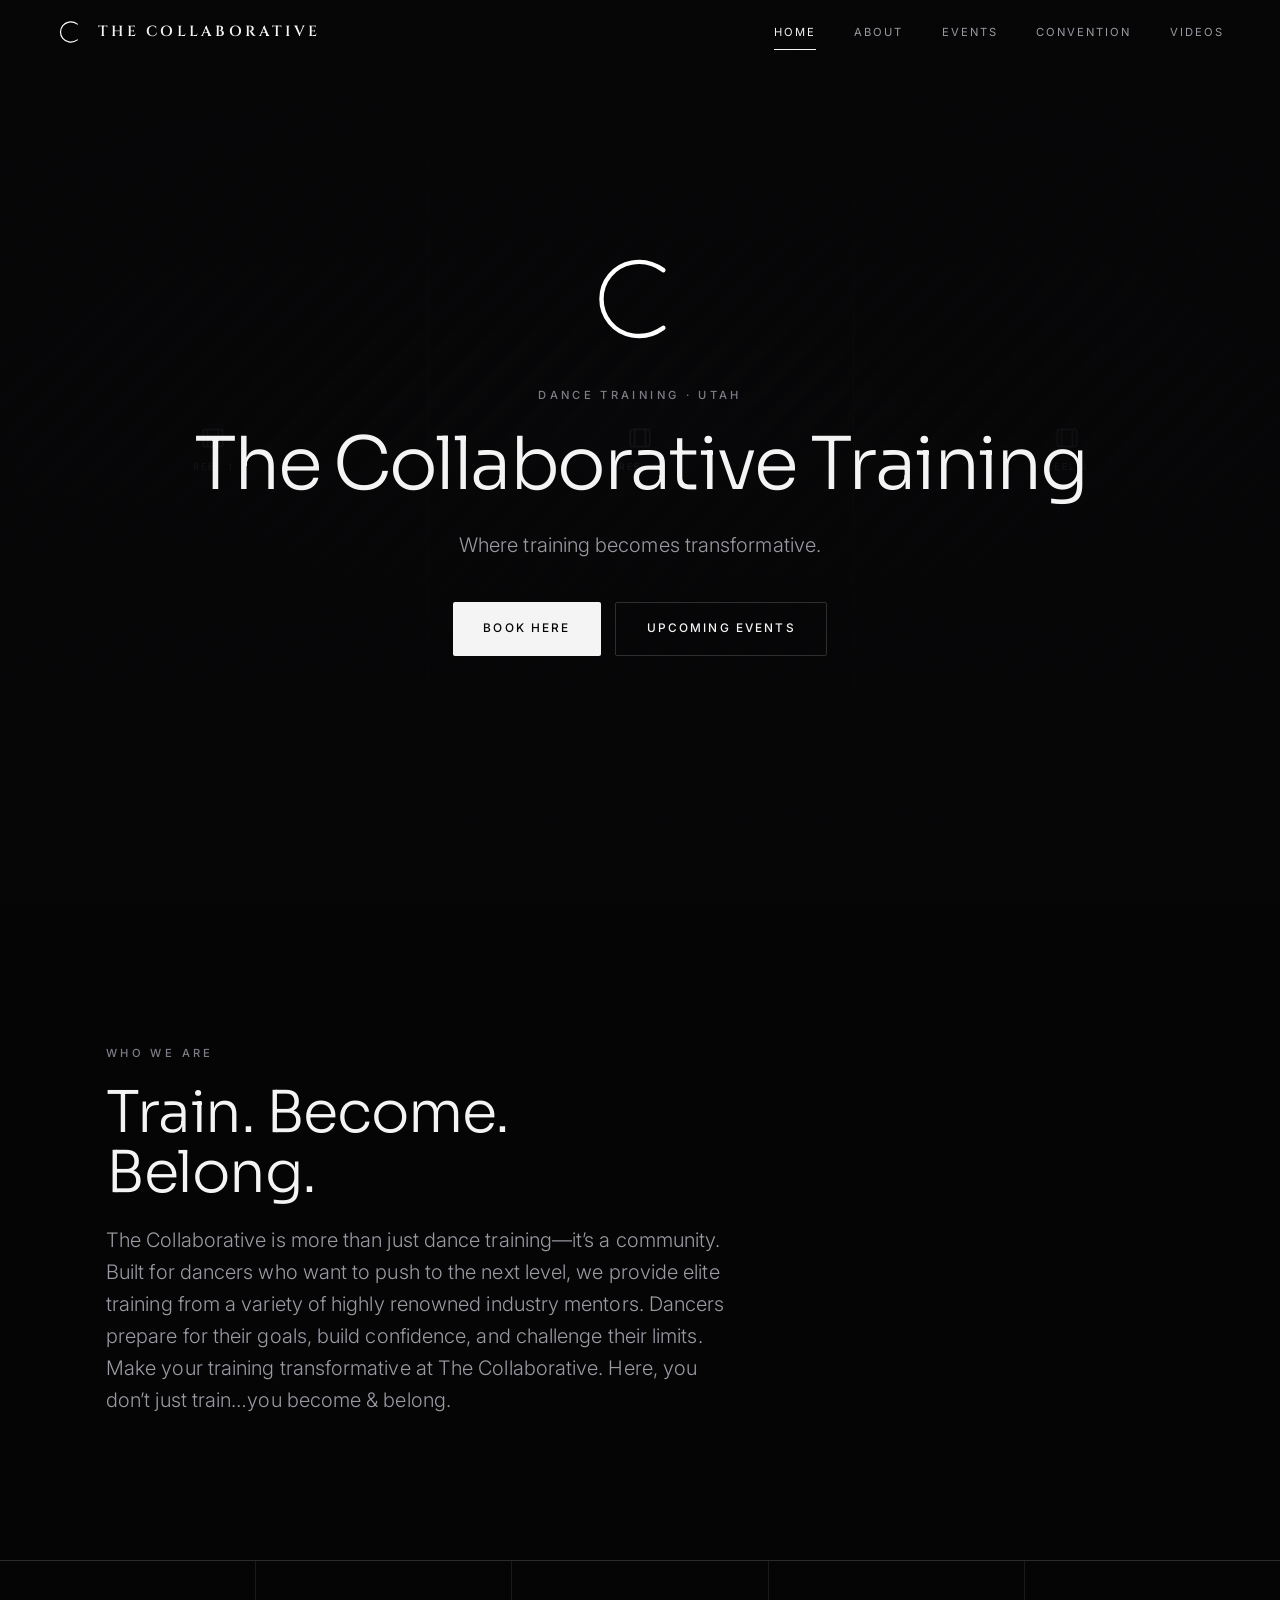
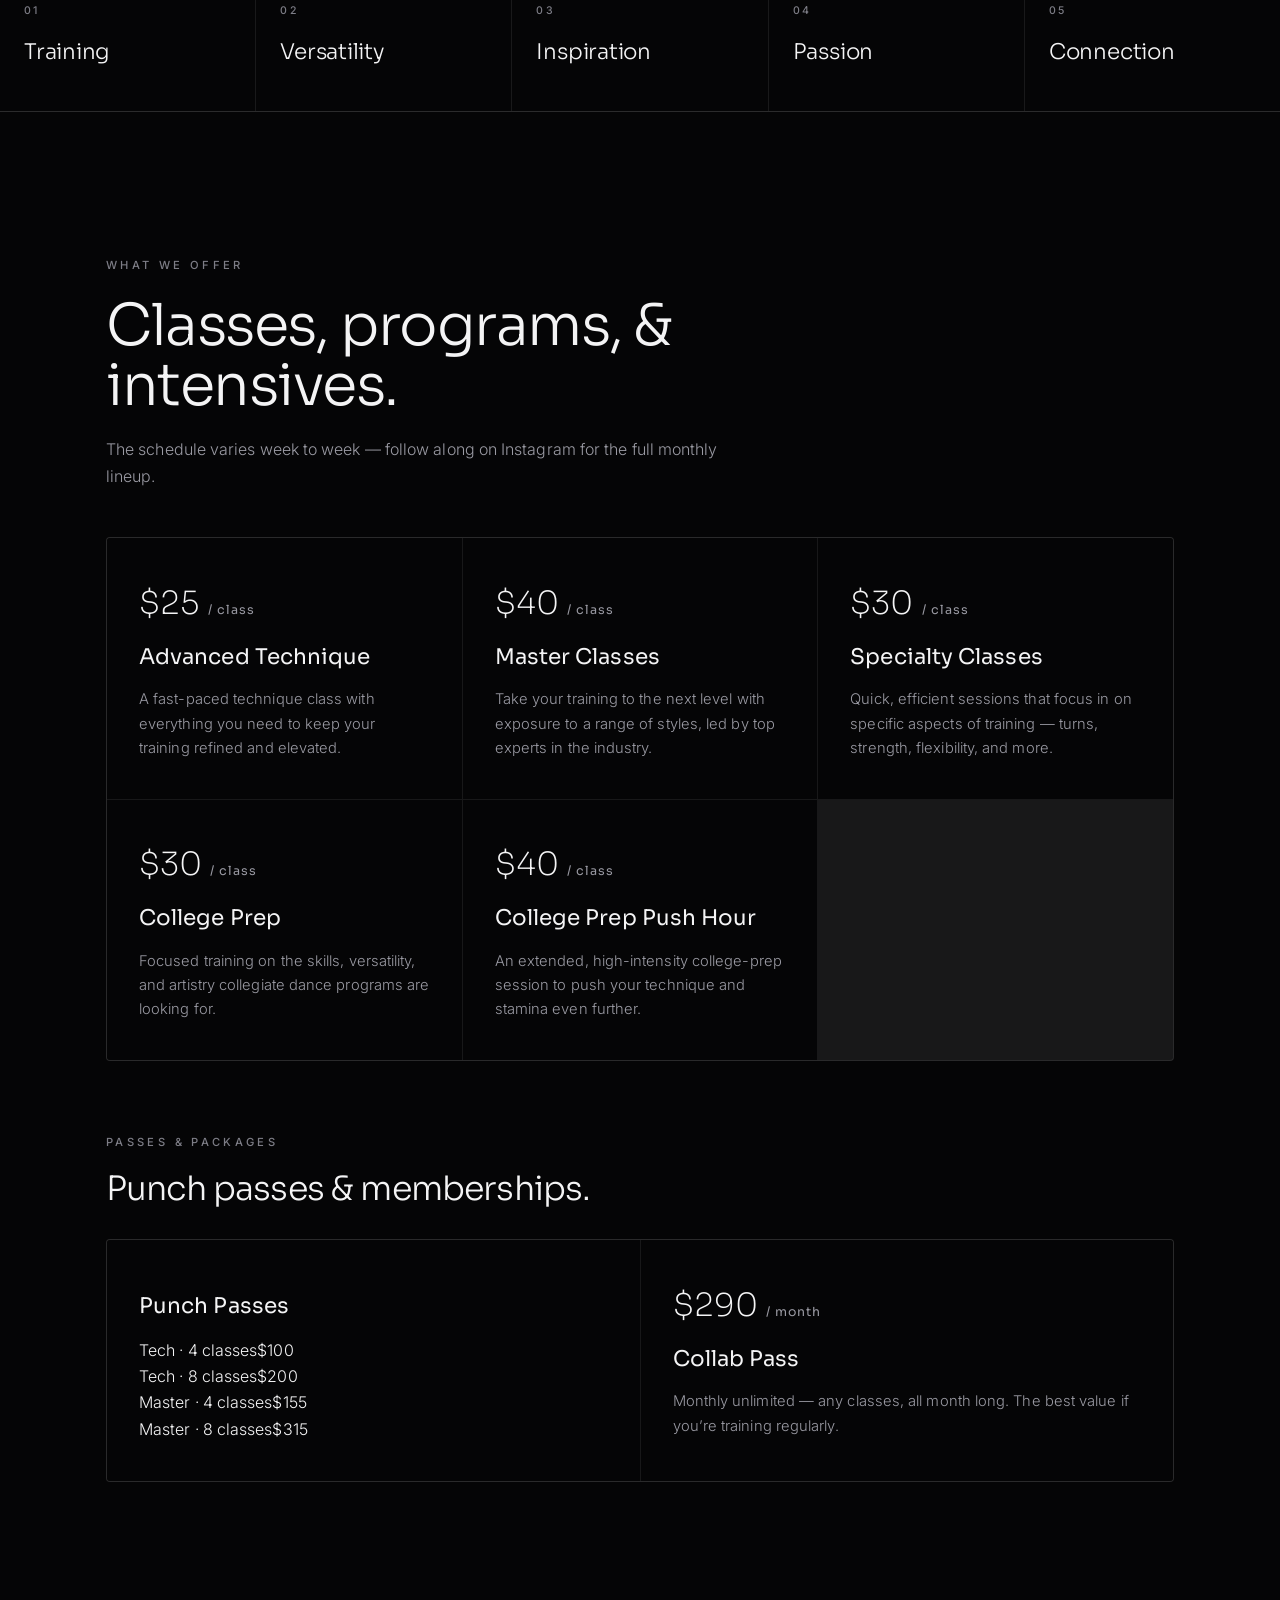
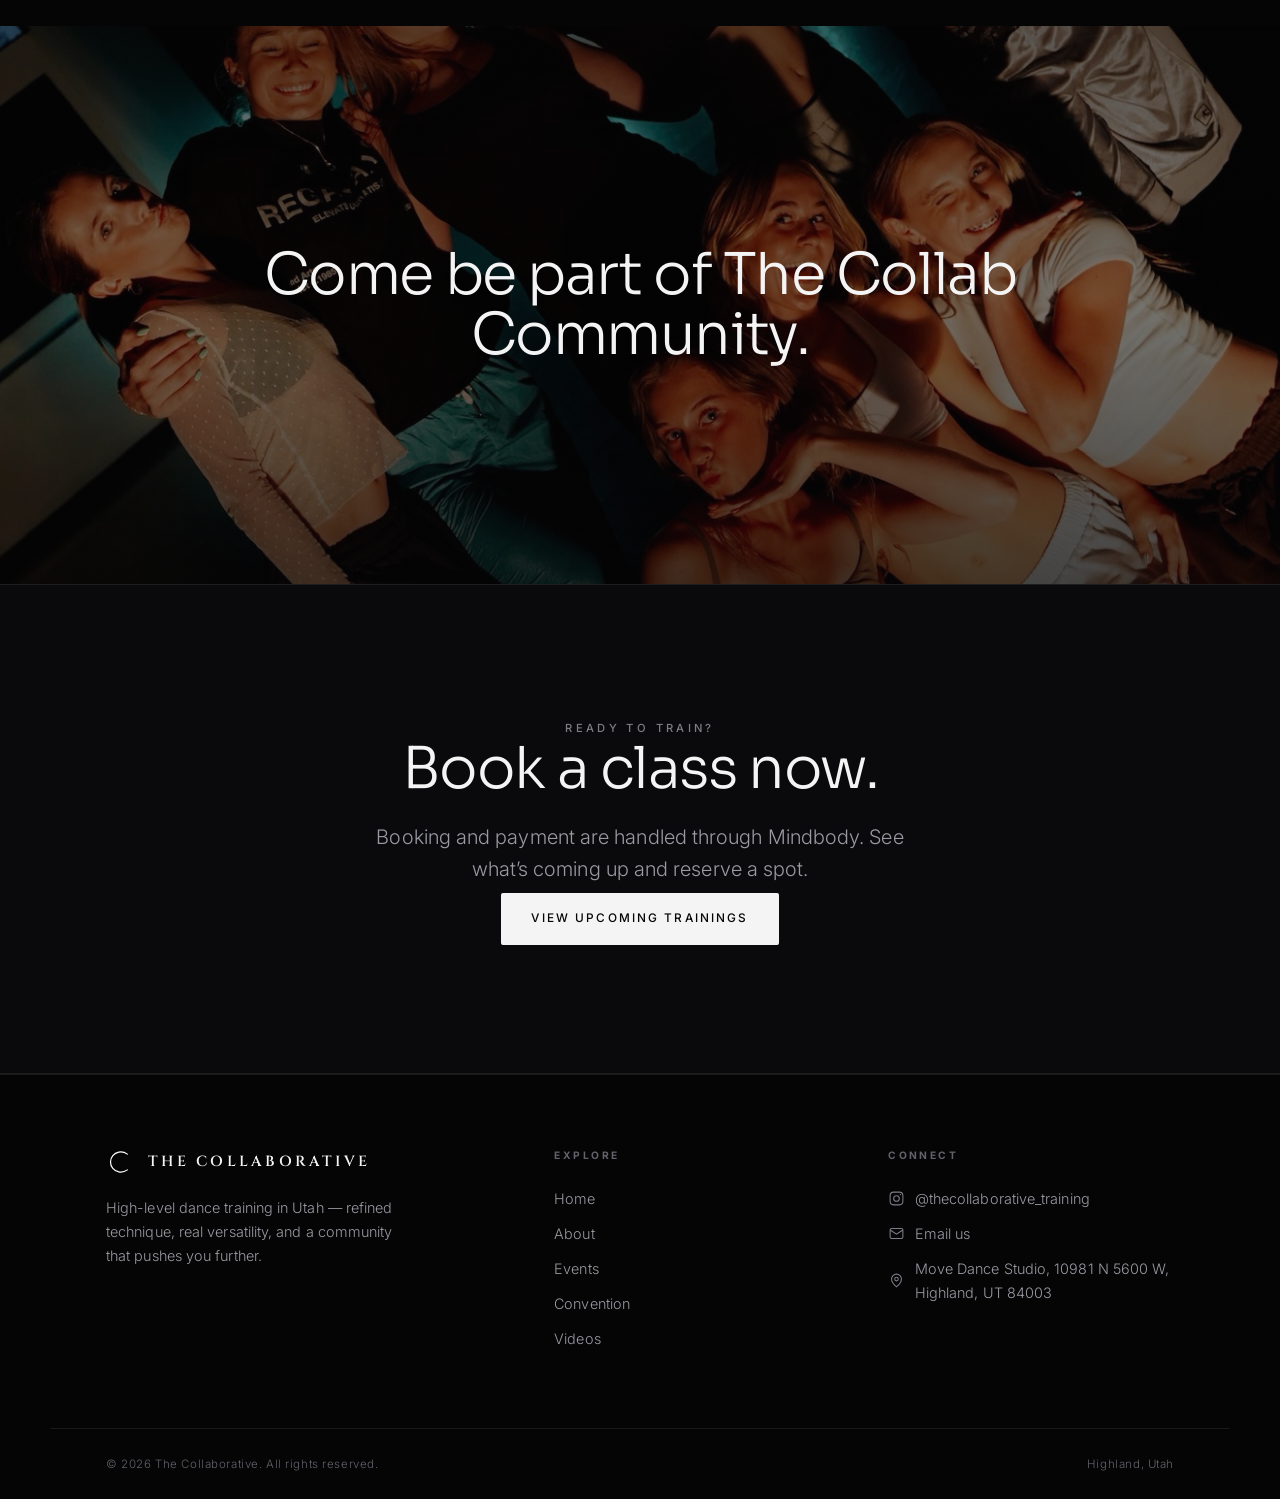
==== commit 882099c6: "Update index.html" ====
--- a/index.html
+++ b/index.html
@@ -141,7 +141,7 @@
     <img src="assets/photos/group.jpg" alt="Dancers at The Collaborative" loading="lazy" />
     <div class="photoband__scrim"></div>
     <div class="photoband__inner reveal">
-      <h2 class="display statement">Where community comes first.</h2>
+      <h2 class="display statement">Come be part of The Collab Community.</h2>
     </div>
   </section>
 
